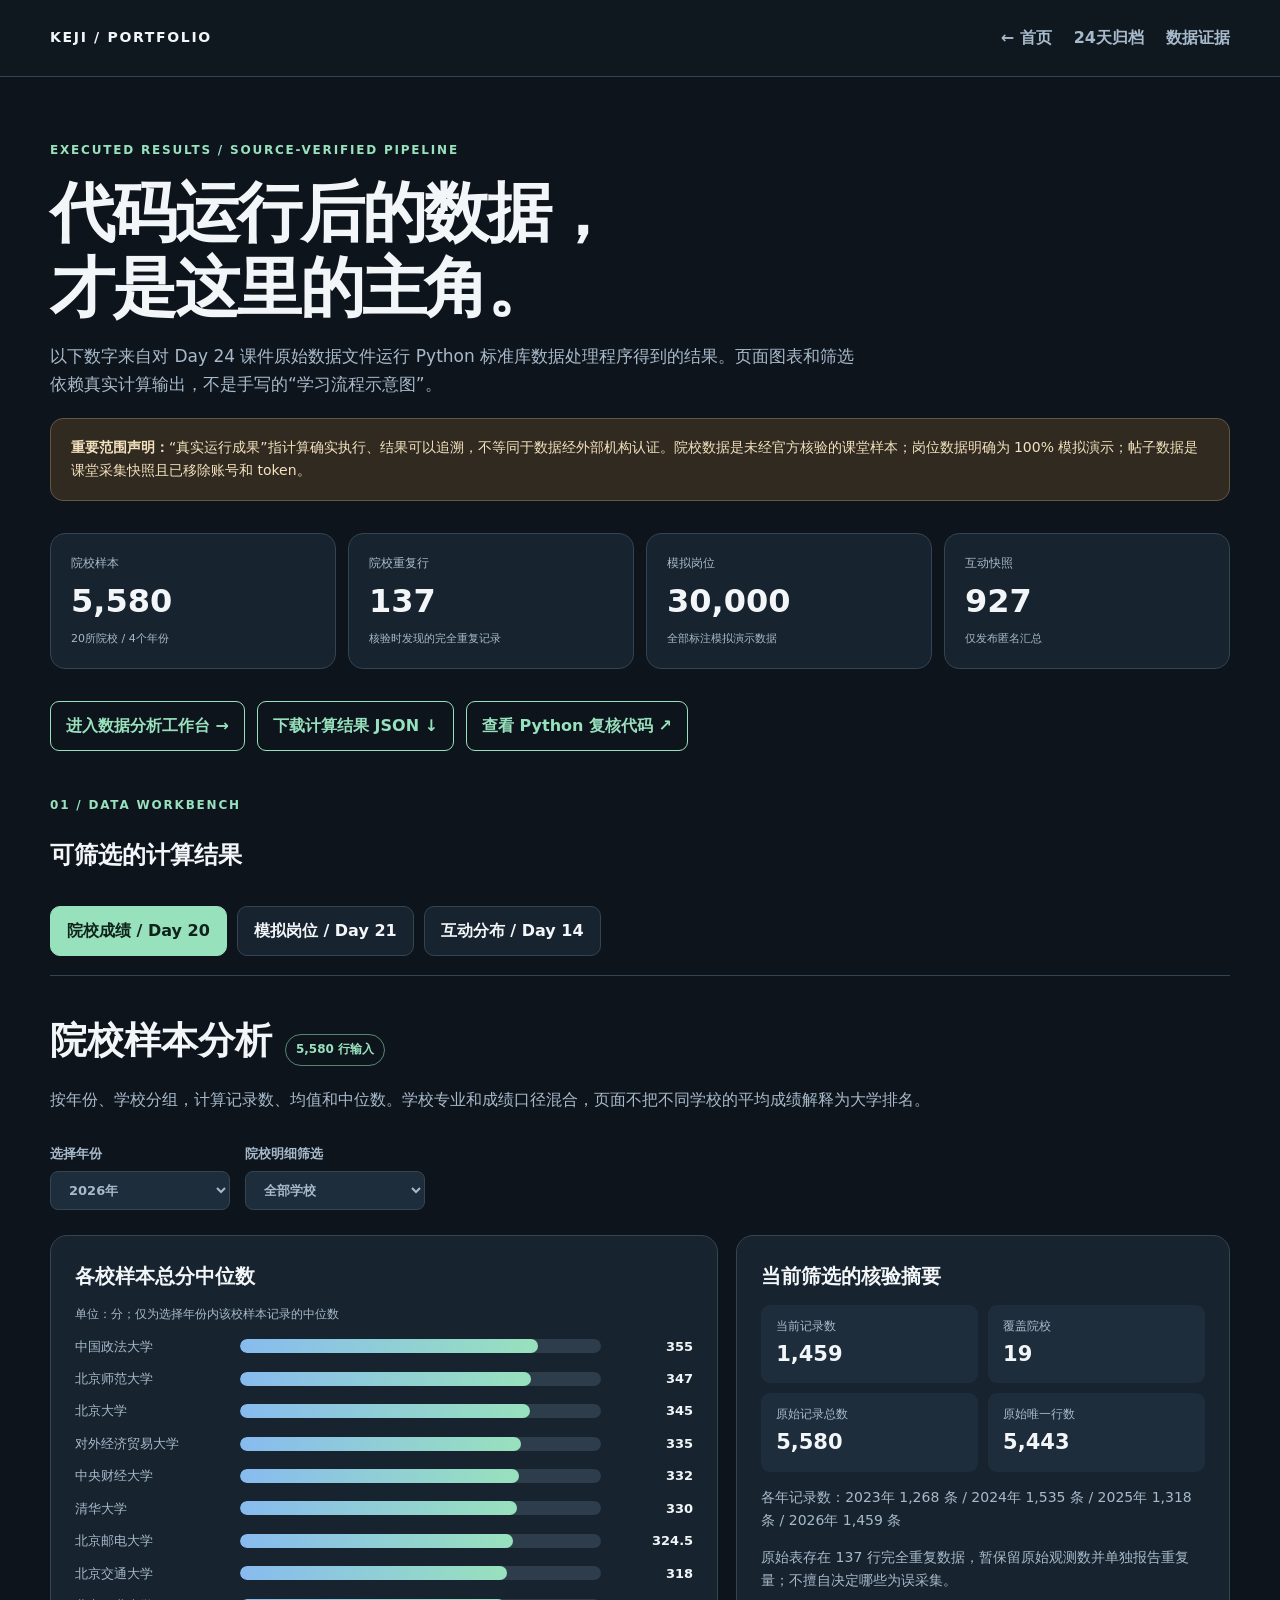
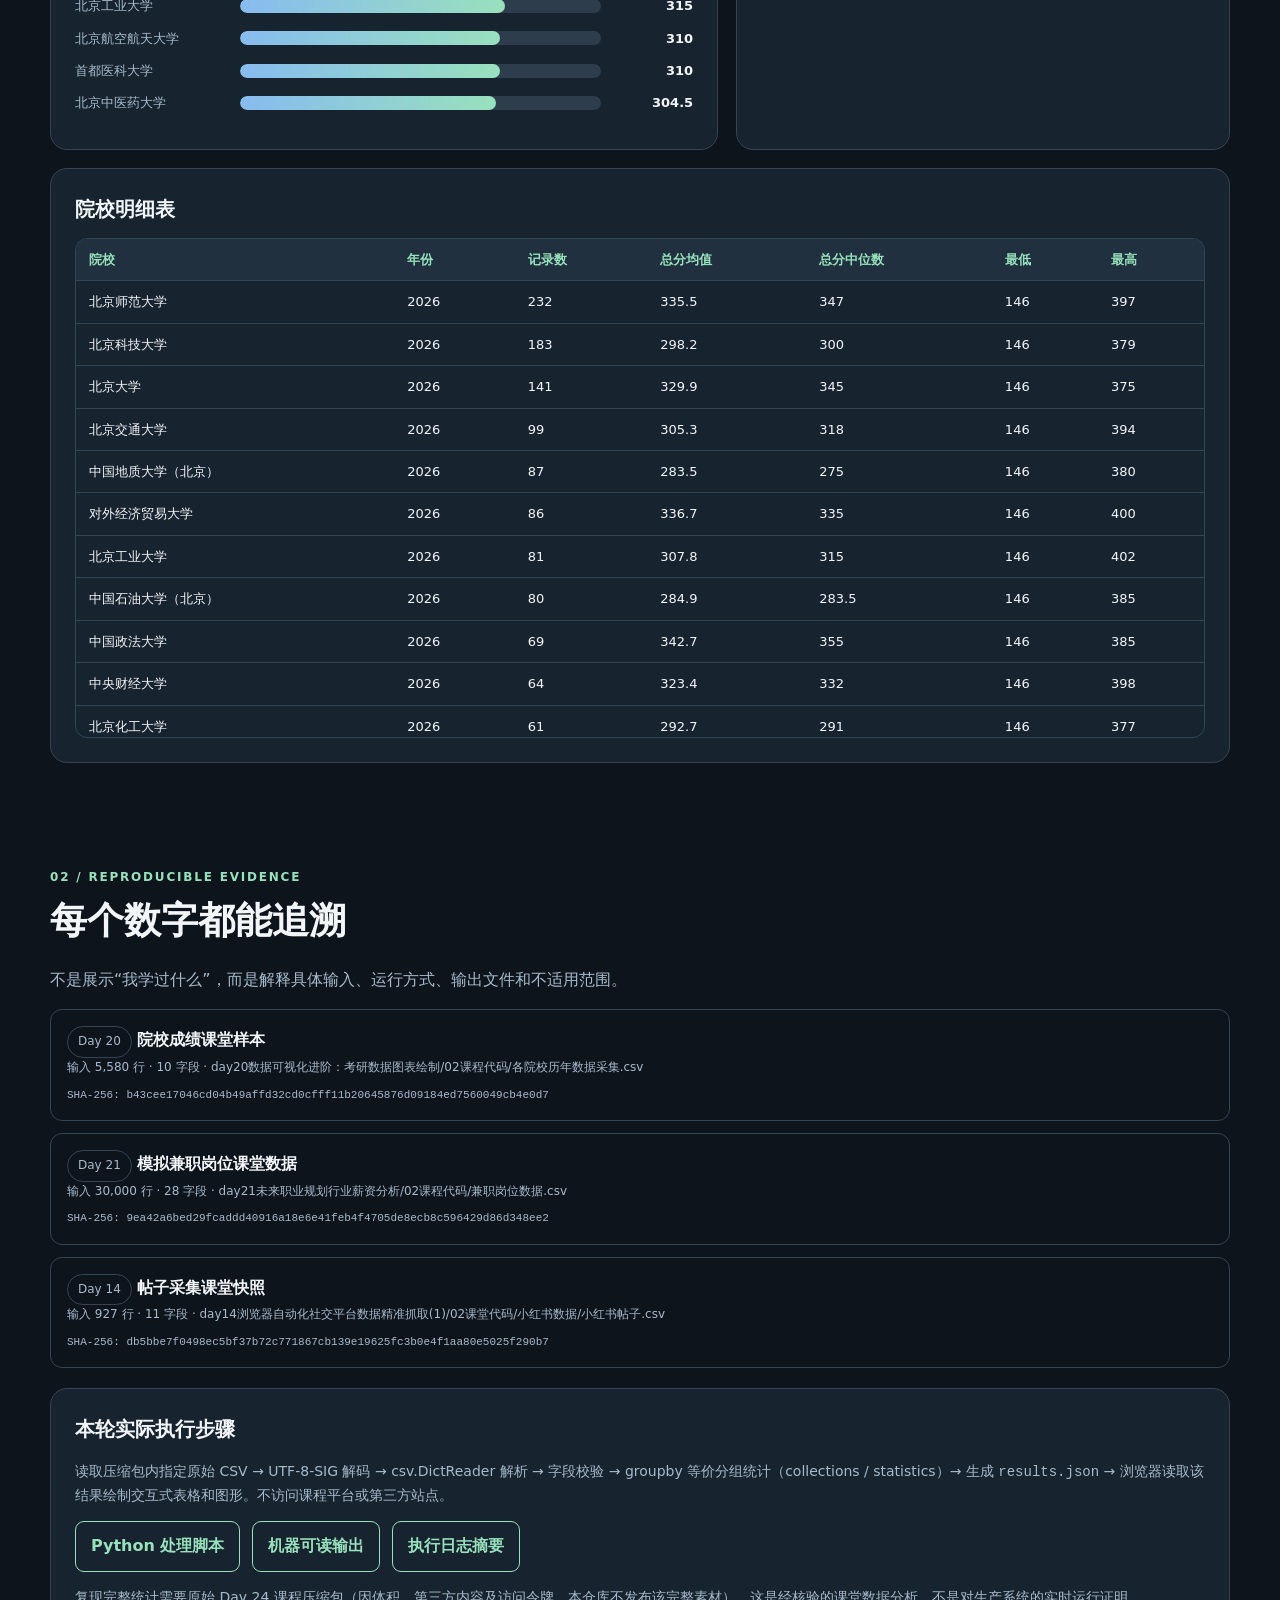
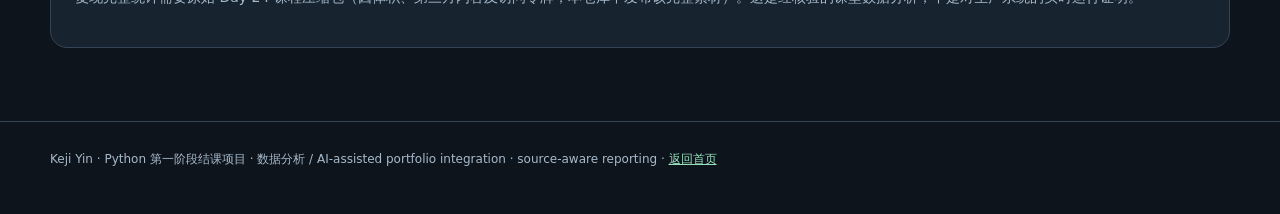
==== results.html @ 79e43fb9 "Add verified portfolio results and reproducibility: results.html" ====
<!doctype html><html lang="zh-CN"><head><meta charset="utf-8"><meta name="viewport" content="width=device-width,initial-scale=1"><meta name="description" content="Keji Yin Python数据处理作品：基于课程原始CSV执行的真实计算结果、图表、代码与数据来源校验。"><title>实际运行成果 · Keji Portfolio</title>
<style>
:root{color-scheme:dark;--bg:#0e141c;--card:#17232e;--card2:#1e2d3b;--line:#334455;--fg:#f3f6f9;--muted:#a7bacb;--green:#98e1bd;--amber:#f3c88c;--blue:#87bbef}*{box-sizing:border-box}body{margin:0;background:var(--bg);color:var(--fg);font-family:system-ui,-apple-system,"Microsoft Yahei",sans-serif;line-height:1.65}a{color:var(--green)}button,select{font:inherit;color:inherit}button{cursor:pointer}.wrap{width:min(1180px,calc(100% - 40px));margin:auto}.top{border-bottom:1px solid var(--line);background:#0f171f;position:sticky;top:0;z-index:10}.nav{display:flex;align-items:center;justify-content:space-between;min-height:76px;gap:15px}.nav strong{letter-spacing:.12em;font-size:14px}.nav div{display:flex;gap:22px}.nav a{text-decoration:none;color:var(--muted);font-weight:650}.nav a:hover{color:var(--green)}.hero{padding:64px 0 45px}.eyebrow{color:var(--green);letter-spacing:.15em;font-size:12px;font-weight:800}.hero h1{font-size:clamp(37px,6vw,65px);line-height:1.15;letter-spacing:-.04em;max-width:840px;margin:15px 0}.hero p{max-width:820px;color:var(--muted);font-size:17px}.notice{border:1px solid #65563e;background:#302a20;color:#f5e2be;padding:17px 20px;border-radius:13px;font-size:14px;margin-top:20px}.summary{display:grid;grid-template-columns:repeat(4,1fr);gap:12px;margin:32px 0}.metric{padding:20px;border:1px solid var(--line);background:var(--card);border-radius:15px;min-height:122px}.metric span{display:block;color:var(--muted);font-size:12px}.metric strong{display:block;margin:9px 0;font-size:32px;line-height:1.2;font-variant-numeric:tabular-nums}.metric small{display:block;color:var(--muted);font-size:11px}.tabs{display:flex;flex-wrap:wrap;gap:10px;border-bottom:1px solid var(--line);padding:10px 0 19px}.tabs button{background:var(--card);border:1px solid var(--line);padding:11px 16px;border-radius:10px;font-weight:750}.tabs button[aria-selected=true]{background:var(--green);color:#10231b;border-color:var(--green)}.section{padding:32px 0 55px}.section h2{font-size:clamp(25px,3vw,37px);margin:2px 0 12px}.section p{color:var(--muted)}.controls{display:flex;gap:15px;flex-wrap:wrap;padding:14px 0 25px}.control{display:flex;flex-direction:column;gap:6px;font-size:13px;font-weight:700;color:var(--muted)}select{border:1px solid var(--line);padding:10px 14px;border-radius:8px;background:var(--card2);min-width:180px}.panel{background:var(--card);border:1px solid var(--line);border-radius:17px;padding:24px;margin-bottom:18px}.panel h3{font-size:20px;margin:0 0 12px}.panel p{font-size:14px}.grid2{display:grid;grid-template-columns:1.15fr .85fr;gap:18px}.barrow{display:grid;grid-template-columns:minmax(90px,1.7fr) minmax(100px,4fr) 80px;gap:12px;align-items:center;margin:11px 0;font-size:13px}.barname{white-space:nowrap;overflow:hidden;text-overflow:ellipsis;color:var(--muted)}.bartrack{height:14px;background:#2d3d4c;overflow:hidden;border-radius:10px}.barfill{display:block;height:100%;background:linear-gradient(90deg,var(--blue),var(--green));border-radius:10px;transition:width .25s}.barvalue{text-align:right;font-variant-numeric:tabular-nums;font-weight:750}.rowlist{display:grid;grid-template-columns:repeat(2,minmax(0,1fr));gap:10px}.fact{background:var(--card2);border-radius:9px;padding:12px 15px}.fact span{display:block;font-size:12px;color:var(--muted)}.fact strong{font-size:21px}.tablewrap{overflow:auto;max-height:500px;border:1px solid var(--line);border-radius:12px}table{width:100%;border-collapse:collapse;min-width:580px}thead{position:sticky;top:0;background:#20303e}th,td{padding:10px 13px;text-align:left;border-bottom:1px solid var(--line);font-size:13px}td{font-variant-numeric:tabular-nums}tr:hover{background:#253543}th{color:var(--green)}.small{color:var(--muted);font-size:12px}.tag{display:inline-flex;align-items:center;padding:5px 10px;border-radius:100px;border:1px solid var(--line);color:var(--muted);font-size:12px}.tag.warn{color:#ffdcab;border-color:#8b6a3b}.tag.ok{color:var(--green);border-color:#548871}.source-list{display:grid;gap:12px}.source{border:1px solid var(--line);border-radius:12px;padding:16px;overflow-wrap:anywhere}.source code{display:block;color:var(--muted);font-size:11px;margin-top:8px}.btn{display:inline-flex;gap:10px;padding:11px 15px;border:1px solid var(--green);border-radius:9px;text-decoration:none;font-weight:750;align-items:center}.btn:hover{background:#1f3e34}.linkrow{display:flex;gap:12px;flex-wrap:wrap}.footer{border-top:1px solid var(--line);padding:28px 0 45px;color:var(--muted);font-size:12px}.muted{color:var(--muted)}.empty{padding:20px}.hidden{display:none!important}svg{overflow:visible}.spark{width:100%;height:160px}.spark polyline{fill:none;stroke:var(--green);stroke-width:3}.spark .axis{stroke:#486073;stroke-width:1}.spark text{font-size:10px;fill:var(--muted)}@media(max-width:830px){.summary{grid-template-columns:repeat(2,1fr)}.grid2{grid-template-columns:1fr}.hero{padding-top:38px}.nav{min-height:64px}.nav div{gap:10px;font-size:12px}.panel{padding:15px}.rowlist{grid-template-columns:1fr}}@media(max-width:490px){.summary{gap:8px}.metric{padding:12px;min-height:100px}.metric strong{font-size:25px}.wrap{width:calc(100% - 24px)}.nav strong{font-size:12px}.nav div a:nth-child(2){display:none}.barrow{grid-template-columns:88px minmax(40px,1fr) 65px;gap:6px;font-size:11px}}
</style></head><body><header class="top"><div class="wrap nav"><strong>KEJI / PORTFOLIO</strong><div><a href="index.html">← 首页</a><a href="knowledge.html">24天归档</a><a href="#provenance">数据证据</a></div></div></header><main class="wrap"><section class="hero"><div class="eyebrow">EXECUTED RESULTS / SOURCE-VERIFIED PIPELINE</div><h1>代码运行后的数据，<br>才是这里的主角。</h1><p>以下数字来自对 Day 24 课件原始数据文件运行 Python 标准库数据处理程序得到的结果。页面图表和筛选依赖真实计算输出，不是手写的“学习流程示意图”。</p><div class="notice"><strong>重要范围声明：</strong>“真实运行成果”指计算确实执行、结果可以追溯，不等同于数据经外部机构认证。院校数据是未经官方核验的课堂样本；岗位数据明确为 100% 模拟演示；帖子数据是课堂采集快照且已移除账号和 token。</div><div class="summary" id="headline"></div><div class="linkrow"><a class="btn" href="#workbench">进入数据分析工作台 →</a><a class="btn" href="data/results.json" download>下载计算结果 JSON ↓</a><a class="btn" href="scripts/reproduce.py" target="_blank">查看 Python 复核代码 ↗</a></div></section><div id="workbench"><div class="eyebrow">01 / DATA WORKBENCH</div><h2>可筛选的计算结果</h2><div class="tabs" role="tablist" aria-label="案例分类"><button role="tab" data-tab="exams" aria-selected="true">院校成绩 / Day 20</button><button role="tab" data-tab="jobs" aria-selected="false">模拟岗位 / Day 21</button><button role="tab" data-tab="social" aria-selected="false">互动分布 / Day 14</button></div>
<section id="exams" class="section" role="tabpanel"><h2>院校样本分析 <span class="tag ok">5,580 行输入</span></h2><p>按年份、学校分组，计算记录数、均值和中位数。学校专业和成绩口径混合，页面不把不同学校的平均成绩解释为大学排名。</p><div class="controls"><label class="control">选择年份 <select id="exam-year"></select></label><label class="control">院校明细筛选 <select id="exam-school"></select></label></div><div class="grid2"><div class="panel"><h3>各校样本总分中位数</h3><div class="small">单位：分；仅为选择年份内该校样本记录的中位数</div><div id="exam-bars"></div></div><div class="panel"><h3>当前筛选的核验摘要</h3><div class="rowlist" id="exam-facts"></div><p class="small">各年记录数：<span id="exam-year-counts"></span></p><p class="small">原始表存在 137 行完全重复数据，暂保留原始观测数并单独报告重复量；不擅自决定哪些为误采集。</p></div></div><div class="panel"><h3>院校明细表</h3><div class="tablewrap"><table><thead><tr><th>院校</th><th>年份</th><th>记录数</th><th>总分均值</th><th>总分中位数</th><th>最低</th><th>最高</th></tr></thead><tbody id="exam-table"></tbody></table></div></div></section>
<section id="jobs" class="section hidden" role="tabpanel"><h2>模拟岗位结构分析 <span class="tag warn">全部为生成数据</span></h2><p>同一批 30,000 条模拟岗位，实际运行后按技能方向、城市和月份分组。分析用于证明数据处理能力，<strong>绝不能当作现实工资行情</strong>。</p><div class="grid2"><div class="panel"><h3>按技能方向的平均模拟时薪</h3><div class="small">人民币元 / 小时；计算分母为当前类别记录数</div><div id="jobs-bars"></div></div><div class="panel"><h3>技能方向细分</h3><div class="tablewrap"><table><thead><tr><th>技能类别</th><th>记录数</th><th>中位时薪</th><th>远程比例</th></tr></thead><tbody id="jobs-table"></tbody></table></div></div></div><div class="grid2"><div class="panel"><h3>城市分组 <span class="small">20个城市</span></h3><div id="city-bars"></div></div><div class="panel"><h3>月度均值趋势（模拟）</h3><svg class="spark" viewBox="0 0 530 170" preserveAspectRatio="none" role="img" aria-label="按月份的模拟时薪均值折线图" id="jobs-trend"></svg><p class="small">该趋势由设计中的生成数据决定，不代表现实时间序列变化。</p><div id="jobs-facts" class="rowlist"></div></div></div></section>
<section id="social" class="section hidden" role="tabpanel"><h2>课堂帖子互动快照 <span class="tag">927 条记录</span></h2><p>原始 CSV 含昵称、帖子标题、访问 token 和第三方链接；公开页面只保留统计结果。本样本所有记录的标签均为“穿搭”，不能据此分析整个社交平台。</p><div class="grid2"><div class="panel"><h3>不同互动指标中位数</h3><div id="social-bars"></div><p class="small">相比平均数，中位数对少数极高互动帖的影响较小。</p></div><div class="panel"><h3>计算后的完整分布摘要</h3><div class="tablewrap"><table><thead><tr><th>指标</th><th>总量</th><th>均值</th><th>中位数</th><th>0值条数</th></tr></thead><tbody id="social-table"></tbody></table></div></div></div></section></div>
<section class="section" id="provenance"><div class="eyebrow">02 / REPRODUCIBLE EVIDENCE</div><h2>每个数字都能追溯</h2><p>不是展示“我学过什么”，而是解释具体输入、运行方式、输出文件和不适用范围。</p><div class="source-list" id="source-list"></div><div class="panel" style="margin-top:20px"><h3>本轮实际执行步骤</h3><p>读取压缩包内指定原始 CSV → UTF-8-SIG 解码 → csv.DictReader 解析 → 字段校验 → groupby 等价分组统计（collections / statistics）→ 生成 <code>results.json</code> → 浏览器读取该结果绘制交互式表格和图形。不访问课程平台或第三方站点。</p><div class="linkrow"><a class="btn" href="scripts/reproduce.py">Python 处理脚本</a><a class="btn" href="data/results.json">机器可读输出</a><a class="btn" href="data/run-log.json">执行日志摘要</a></div><p class="small">复现完整统计需要原始 Day 24 课程压缩包（因体积、第三方内容及访问令牌，本仓库不发布该完整素材）。这是经核验的课堂数据分析，不是对生产系统的实时运行证明。</p></div></section></main><footer class="footer"><div class="wrap">Keji Yin · Python 第一阶段结课项目 · 数据分析 / AI-assisted portfolio integration · source-aware reporting · <a href="index.html">返回首页</a></div></footer>
<script id="report" type="application/json">{"schema":"portfolio-results-v1","generated_utc":"2026-11-09T16:19:12+00:00","method":"Independent Python standard-library verification of supplied classroom CSV files. No network calls.","sources":{"exams":{"name":"day20数据可视化进阶：考研数据图表绘制/02课程代码/各院校历年数据采集.csv","sha256":"b43cee17046cd04b49affd32cd0cfff11b20645876d09184ed7560049cb4e0d7","source_rows":5580,"columns":10},"jobs":{"name":"day21未来职业规划行业薪资分析/02课程代码/兼职岗位数据.csv","sha256":"9ea42a6bed29fcaddd40916a18e6e41feb4f4705de8ecb8c596429d86d348ee2","source_rows":30000,"columns":28},"social":{"name":"day14浏览器自动化社交平台数据精准抓取(1)/02课堂代码/小红书数据/小红书帖子.csv","sha256":"db5bbe7f0498ec5bf37b72c771867cb139e19625fc3b0e4f1aa80e5025f290b7","source_rows":927,"columns":11}},"exams":{"rows":5580,"distinct_rows":5443,"duplicate_rows":137,"schools":20,"majors":515,"years":["2023","2024","2025","2026"],"year_counts":{"2023":1268,"2024":1535,"2025":1318,"2026":1459},"school_counts":{"清华大学":156,"北京大学":267,"北京航空航天大学":76,"北京理工大学":144,"北京协和医学院":78,"中国人民大学":233,"北京师范大学":853,"中国农业大学":124,"北京科技大学":645,"首都医科大学":161,"北京交通大学":404,"中央财经大学":229,"北京邮电大学":224,"中国政法大学":315,"北京化工大学":226,"对外经济贸易大学":339,"中国石油大学（北京）":330,"北京中医药大学":162,"北京工业大学":303,"中国地质大学（北京）":311},"school_year":[{"year":"2023","school":"中国人民大学","n":34,"mean":337.7,"median":355.0,"min":150.0,"max":395.0},{"year":"2023","school":"中国农业大学","n":25,"mean":305.2,"median":310.0,"min":175.0,"max":365.0},{"year":"2023","school":"中国地质大学（北京）","n":83,"mean":298.9,"median":289.0,"min":167.0,"max":370.0},{"year":"2023","school":"中国政法大学","n":85,"mean":351.6,"median":363.0,"min":167.0,"max":385.0},{"year":"2023","school":"中国石油大学（北京）","n":84,"mean":280.4,"median":273.0,"min":167.0,"max":377.0},{"year":"2023","school":"中央财经大学","n":47,"mean":341.7,"median":360.0,"min":167.0,"max":397.0},{"year":"2023","school":"北京中医药大学","n":44,"mean":300.6,"median":295.0,"min":295.0,"max":363.0},{"year":"2023","school":"北京交通大学","n":102,"mean":307.8,"median":310.0,"min":167.0,"max":388.0},{"year":"2023","school":"北京化工大学","n":56,"mean":295.5,"median":305.0,"min":167.0,"max":360.0},{"year":"2023","school":"北京协和医学院","n":12,"mean":296.6,"median":296.0,"min":273.0,"max":340.0},{"year":"2023","school":"北京大学","n":38,"mean":330.1,"median":350.0,"min":167.0,"max":395.0},{"year":"2023","school":"北京工业大学","n":75,"mean":305.8,"median":310.0,"min":175.0,"max":368.0},{"year":"2023","school":"北京师范大学","n":199,"mean":342.8,"median":350.0,"min":176.0,"max":414.0},{"year":"2023","school":"北京理工大学","n":29,"mean":312.9,"median":305.0,"min":180.0,"max":370.0},{"year":"2023","school":"北京科技大学","n":127,"mean":295.3,"median":288.0,"min":167.0,"max":389.0},{"year":"2023","school":"北京航空航天大学","n":26,"mean":306.9,"median":305.0,"min":170.0,"max":380.0},{"year":"2023","school":"北京邮电大学","n":60,"mean":302.8,"median":307.5,"min":167.0,"max":379.0},{"year":"2023","school":"对外经济贸易大学","n":82,"mean":349.9,"median":359.0,"min":167.0,"max":385.0},{"year":"2023","school":"清华大学","n":36,"mean":321.5,"median":327.5,"min":167.0,"max":405.0},{"year":"2023","school":"首都医科大学","n":24,"mean":308.3,"median":300.0,"min":279.0,"max":350.0},{"year":"2024","school":"中国人民大学","n":152,"mean":364.6,"median":375.0,"min":135.0,"max":410.0},{"year":"2024","school":"中国农业大学","n":25,"mean":303.8,"median":305.0,"min":175.0,"max":375.0},{"year":"2024","school":"中国地质大学（北京）","n":62,"mean":294.5,"median":283.0,"min":162.0,"max":365.0},{"year":"2024","school":"中国政法大学","n":90,"mean":352.9,"median":365.0,"min":162.0,"max":390.0},{"year":"2024","school":"中国石油大学（北京）","n":86,"mean":280.6,"median":273.0,"min":162.0,"max":371.0},{"year":"2024","school":"中央财经大学","n":61,"mean":336.3,"median":347.0,"min":162.0,"max":392.0},{"year":"2024","school":"北京中医药大学","n":90,"mean":324.1,"median":340.0,"min":303.0,"max":365.0},{"year":"2024","school":"北京交通大学","n":103,"mean":316.2,"median":320.0,"min":162.0,"max":402.0},{"year":"2024","school":"北京化工大学","n":52,"mean":286.9,"median":284.0,"min":162.0,"max":360.0},{"year":"2024","school":"北京协和医学院","n":13,"mean":303.5,"median":304.0,"min":273.0,"max":347.0},{"year":"2024","school":"北京大学","n":43,"mean":332.5,"median":355.0,"min":162.0,"max":380.0},{"year":"2024","school":"北京工业大学","n":77,"mean":304.8,"median":304.0,"min":162.0,"max":377.0},{"year":"2024","school":"北京师范大学","n":206,"mean":350.3,"median":358.0,"min":162.0,"max":413.0},{"year":"2024","school":"北京理工大学","n":35,"mean":310.7,"median":300.0,"min":170.0,"max":370.0},{"year":"2024","school":"北京科技大学","n":166,"mean":295.1,"median":286.5,"min":162.0,"max":388.0},{"year":"2024","school":"北京航空航天大学","n":20,"mean":293.4,"median":300.0,"min":165.0,"max":365.0},{"year":"2024","school":"北京邮电大学","n":49,"mean":288.2,"median":273.0,"min":162.0,"max":365.0},{"year":"2024","school":"对外经济贸易大学","n":85,"mean":356.4,"median":365.0,"min":162.0,"max":398.0},{"year":"2024","school":"清华大学","n":33,"mean":322.0,"median":350.0,"min":162.0,"max":420.0},{"year":"2024","school":"首都医科大学","n":87,"mean":308.6,"median":305.0,"min":290.0,"max":350.0},{"year":"2025","school":"中国人民大学","n":47,"mean":328.9,"median":341.0,"min":168.0,"max":375.0},{"year":"2025","school":"中国农业大学","n":35,"mean":302.2,"median":305.0,"min":151.0,"max":375.0},{"year":"2025","school":"中国地质大学（北京）","n":79,"mean":284.2,"median":279.0,"min":151.0,"max":351.0},{"year":"2025","school":"中国政法大学","n":71,"mean":341.8,"median":351.0,"min":151.0,"max":375.0},{"year":"2025","school":"中国石油大学（北京）","n":80,"mean":270.5,"median":270.5,"min":151.0,"max":357.0},{"year":"2025","school":"中央财经大学","n":57,"mean":307.2,"median":323.0,"min":151.0,"max":383.0},{"year":"2025","school":"北京中医药大学","n":14,"mean":306.4,"median":315.5,"min":164.0,"max":351.0},{"year":"2025","school":"北京交通大学","n":100,"mean":297.1,"median":304.5,"min":151.0,"max":403.0},{"year":"2025","school":"北京化工大学","n":57,"mean":281.1,"median":274.0,"min":151.0,"max":345.0},{"year":"2025","school":"北京协和医学院","n":4,"mean":290.0,"median":283.5,"min":260.0,"max":333.0},{"year":"2025","school":"北京大学","n":45,"mean":325.0,"median":345.0,"min":151.0,"max":385.0},{"year":"2025","school":"北京工业大学","n":70,"mean":296.5,"median":300.0,"min":155.0,"max":375.0},{"year":"2025","school":"北京师范大学","n":216,"mean":331.9,"median":341.0,"min":151.0,"max":391.0},{"year":"2025","school":"北京理工大学","n":42,"mean":302.4,"median":300.0,"min":151.0,"max":370.0},{"year":"2025","school":"北京科技大学","n":169,"mean":282.9,"median":266.0,"min":151.0,"max":374.0},{"year":"2025","school":"北京航空航天大学","n":15,"mean":282.1,"median":295.0,"min":151.0,"max":360.0},{"year":"2025","school":"北京邮电大学","n":63,"mean":313.8,"median":323.0,"min":151.0,"max":372.0},{"year":"2025","school":"对外经济贸易大学","n":86,"mean":333.5,"median":334.5,"min":151.0,"max":400.0},{"year":"2025","school":"清华大学","n":43,"mean":311.7,"median":328.0,"min":151.0,"max":380.0},{"year":"2025","school":"首都医科大学","n":25,"mean":309.0,"median":300.0,"min":285.0,"max":341.0},{"year":"2026","school":"中国农业大学","n":39,"mean":300.8,"median":300.0,"min":146.0,"max":375.0},{"year":"2026","school":"中国地质大学（北京）","n":87,"mean":283.5,"median":275.0,"min":146.0,"max":380.0},{"year":"2026","school":"中国政法大学","n":69,"mean":342.7,"median":355.0,"min":146.0,"max":385.0},{"year":"2026","school":"中国石油大学（北京）","n":80,"mean":284.9,"median":283.5,"min":146.0,"max":385.0},{"year":"2026","school":"中央财经大学","n":64,"mean":323.4,"median":332.0,"min":146.0,"max":398.0},{"year":"2026","school":"北京中医药大学","n":14,"mean":305.3,"median":304.5,"min":168.0,"max":358.0},{"year":"2026","school":"北京交通大学","n":99,"mean":305.3,"median":318.0,"min":146.0,"max":394.0},{"year":"2026","school":"北京化工大学","n":61,"mean":292.7,"median":291.0,"min":146.0,"max":377.0},{"year":"2026","school":"北京协和医学院","n":49,"mean":300.0,"median":300.0,"min":264.0,"max":332.0},{"year":"2026","school":"北京大学","n":141,"mean":329.9,"median":345.0,"min":146.0,"max":375.0},{"year":"2026","school":"北京工业大学","n":81,"mean":307.8,"median":315.0,"min":146.0,"max":402.0},{"year":"2026","school":"北京师范大学","n":232,"mean":335.5,"median":347.0,"min":146.0,"max":397.0},{"year":"2026","school":"北京理工大学","n":38,"mean":302.6,"median":302.5,"min":146.0,"max":370.0},{"year":"2026","school":"北京科技大学","n":183,"mean":298.2,"median":300.0,"min":146.0,"max":379.0},{"year":"2026","school":"北京航空航天大学","n":15,"mean":290.3,"median":310.0,"min":146.0,"max":375.0},{"year":"2026","school":"北京邮电大学","n":52,"mean":311.5,"median":324.5,"min":159.0,"max":377.0},{"year":"2026","school":"对外经济贸易大学","n":86,"mean":336.7,"median":335.0,"min":146.0,"max":400.0},{"year":"2026","school":"清华大学","n":44,"mean":325.7,"median":330.0,"min":146.0,"max":395.0},{"year":"2026","school":"首都医科大学","n":25,"mean":310.1,"median":310.0,"min":275.0,"max":347.0}],"mean_total":315.4,"median_total":324.0,"note":"课堂样本，未经官方高校网站核验；各校专业、口径不同，不可据此直接判断招生难度。"},"jobs":{"rows":30000,"cities":20,"skills":[{"skill":"AIGC","n":5998,"mean_hourly":130.3,"median_hourly":128.3,"mean_monthly":9310.1,"remote_pct":70.1},{"skill":"Python","n":4986,"mean_hourly":95.8,"median_hourly":94.0,"mean_monthly":6903.9,"remote_pct":57.8},{"skill":"Python+AIGC","n":5032,"mean_hourly":195.4,"median_hourly":192.2,"mean_monthly":14081.1,"remote_pct":77.1},{"skill":"基础服务","n":9253,"mean_hourly":29.4,"median_hourly":28.9,"mean_monthly":2809.3,"remote_pct":0.0},{"skill":"普通数字岗位","n":4731,"mean_hourly":42.0,"median_hourly":41.2,"mean_monthly":3446.2,"remote_pct":34.9}],"city_rows":[{"city":"上海","n":1471,"mean_hourly":111.9,"median_hourly":103.2},{"city":"北京","n":1512,"mean_hourly":109.7,"median_hourly":100.5},{"city":"南京","n":1484,"mean_hourly":94.0,"median_hourly":85.2},{"city":"南昌","n":1485,"mean_hourly":80.5,"median_hourly":77.0},{"city":"合肥","n":1506,"mean_hourly":83.2,"median_hourly":73.4},{"city":"广州","n":1527,"mean_hourly":99.0,"median_hourly":88.8},{"city":"成都","n":1598,"mean_hourly":89.8,"median_hourly":82.5},{"city":"昆明","n":1514,"mean_hourly":79.3,"median_hourly":71.9},{"city":"杭州","n":1475,"mean_hourly":98.3,"median_hourly":87.9},{"city":"武汉","n":1491,"mean_hourly":87.2,"median_hourly":75.0},{"city":"济南","n":1515,"mean_hourly":86.6,"median_hourly":79.0},{"city":"深圳","n":1434,"mean_hourly":107.0,"median_hourly":94.2},{"city":"石家庄","n":1499,"mean_hourly":81.9,"median_hourly":76.9},{"city":"苏州","n":1443,"mean_hourly":93.0,"median_hourly":82.2},{"city":"西安","n":1518,"mean_hourly":86.3,"median_hourly":74.9},{"city":"贵阳","n":1495,"mean_hourly":79.0,"median_hourly":74.8},{"city":"郑州","n":1470,"mean_hourly":80.7,"median_hourly":73.5},{"city":"重庆","n":1516,"mean_hourly":87.8,"median_hourly":80.1},{"city":"长沙","n":1543,"mean_hourly":87.5,"median_hourly":82.7},{"city":"青岛","n":1504,"mean_hourly":87.3,"median_hourly":79.8}],"months":[{"month":"2025-01","n":1707,"mean_hourly":83.7},{"month":"2025-02","n":1509,"mean_hourly":84.4},{"month":"2025-03","n":1682,"mean_hourly":84.0},{"month":"2025-04","n":1685,"mean_hourly":86.7},{"month":"2025-05","n":1655,"mean_hourly":88.2},{"month":"2025-06","n":1706,"mean_hourly":90.8},{"month":"2025-07","n":1702,"mean_hourly":87.6},{"month":"2025-08","n":1642,"mean_hourly":92.4},{"month":"2025-09","n":1624,"mean_hourly":90.4},{"month":"2025-10","n":1758,"mean_hourly":90.6},{"month":"2025-11","n":1689,"mean_hourly":91.1},{"month":"2025-12","n":1646,"mean_hourly":90.0},{"month":"2026-01","n":1720,"mean_hourly":92.7},{"month":"2026-02","n":1512,"mean_hourly":91.9},{"month":"2026-03","n":1764,"mean_hourly":94.0},{"month":"2026-04","n":1630,"mean_hourly":97.8},{"month":"2026-05","n":1708,"mean_hourly":95.6},{"month":"2026-06","n":1661,"mean_hourly":95.8}],"synthetic_rows":30000,"data_nature":["模拟演示数据"],"note":"100% 为原始课件标注的模拟演示数据，不能代表实际招聘报价。"},"social":{"rows":927,"category_counts":{"穿搭":927},"metrics":{"点赞":{"valid":927,"total":4684146,"median":836,"mean":5053.0,"zero":41,"max":261109},"收藏":{"valid":927,"total":1182550,"median":317,"mean":1275.7,"zero":72,"max":36664},"评论":{"valid":927,"total":173631,"median":28,"mean":187.3,"zero":137,"max":15566},"分享":{"valid":927,"total":269768,"median":69,"mean":291.0,"zero":121,"max":7379}},"note":"课堂采集快照；统计仅供学习，不公开昵称、帖文、链接或访问 token。"}}</script><script>
(()=>{'use strict';let d=JSON.parse(document.getElementById('report').textContent);const $=x=>document.getElementById(x),num=x=>Number(x).toLocaleString('zh-CN'),fmt=x=>Number(x).toLocaleString('zh-CN',{maximumFractionDigits:1}),esc=x=>String(x).replace(/[&<>"']/g,c=>({'&':'&amp;','<':'&lt;','>':'&gt;','"':'&quot;',"'":'&#39;'}[c]));
const fact=(k,v)=>`<div class="fact"><span>${esc(k)}</span><strong>${esc(v)}</strong></div>`;
$('headline').innerHTML=[['院校样本',num(d.exams.rows),'20所院校 / 4个年份'],['院校重复行',num(d.exams.duplicate_rows),'核验时发现的完全重复记录'],['模拟岗位',num(d.jobs.rows),'全部标注模拟演示数据'],['互动快照',num(d.social.rows),'仅发布匿名汇总']].map(a=>`<div class="metric"><span>${a[0]}</span><strong>${a[1]}</strong><small>${a[2]}</small></div>`).join('');
for(let b of document.querySelectorAll('[data-tab]'))b.addEventListener('click',()=>{document.querySelectorAll('[data-tab]').forEach(x=>x.setAttribute('aria-selected',x===b?'true':'false'));for(let k of ['exams','jobs','social'])$(k).classList.toggle('hidden',k!==b.dataset.tab)});
const bars=(items,maximum=0)=>{const max=maximum||Math.max(1,...items.map(x=>x[1]));return items.map(x=>`<div class="barrow"><span class="barname" title="${esc(x[0])}">${esc(x[0])}</span><span class="bartrack"><span class="barfill" style="width:${Math.max(1,100*x[1]/max)}%"></span></span><span class="barvalue">${fmt(x[1])}</span></div>`).join('')};
const years=d.exams.years;$('exam-year').innerHTML=years.map(y=>`<option value="${y}">${y}年</option>`).join('');$('exam-year').value=years.at(-1);
const schools=Object.keys(d.exams.school_counts).sort((a,b)=>a.localeCompare(b,'zh-CN'));$('exam-school').innerHTML='<option value="*">全部学校</option>'+schools.map(s=>`<option value="${esc(s)}">${esc(s)}</option>`).join('');
function showExams(){let year=$('exam-year').value,school=$('exam-school').value,all=d.exams.school_year.filter(x=>x.year===year),subset=school==='*'?all:all.filter(x=>x.school===school),sorted=[...all].sort((a,b)=>b.median-a.median).slice(0,12);$('exam-bars').innerHTML=bars(sorted.map(x=>[x.school,x.median]),430);$('exam-table').innerHTML=subset.sort((a,b)=>b.n-a.n).map(x=>`<tr><td>${esc(x.school)}</td><td>${x.year}</td><td>${num(x.n)}</td><td>${fmt(x.mean)}</td><td>${fmt(x.median)}</td><td>${fmt(x.min)}</td><td>${fmt(x.max)}</td></tr>`).join('');let cnt=subset.reduce((s,x)=>s+x.n,0);$('exam-facts').innerHTML=fact('当前记录数',num(cnt))+fact('覆盖院校',num(subset.length))+fact('原始记录总数',num(d.exams.rows))+fact('原始唯一行数',num(d.exams.distinct_rows));$('exam-year-counts').textContent=Object.entries(d.exams.year_counts).map(([k,v])=>k+'年 '+num(v)+' 条').join(' / ')}
$('exam-year').addEventListener('change',showExams);$('exam-school').addEventListener('change',showExams);showExams();
const js=[...d.jobs.skills].sort((a,b)=>b.mean_hourly-a.mean_hourly);$('jobs-bars').innerHTML=bars(js.map(x=>[x.skill,x.mean_hourly]),220);$('jobs-table').innerHTML=js.map(x=>`<tr><td>${esc(x.skill)}</td><td>${num(x.n)}</td><td>${fmt(x.median_hourly)}元</td><td>${x.remote_pct}%</td></tr>`).join('');$('city-bars').innerHTML=bars([...d.jobs.city_rows].sort((a,b)=>b.median_hourly-a.median_hourly).slice(0,12).map(x=>[x.city,x.median_hourly]),240);
const m=d.jobs.months;const val=m.map(x=>x.mean_hourly);const min=Math.min(...val)-8,max=Math.max(...val)+8;const points=m.map((x,i)=>[20+i*(490/Math.max(1,m.length-1)),140-(x.mean_hourly-min)/(max-min)*120]);$('jobs-trend').innerHTML='<line class="axis" x1="20" y1="141" x2="518" y2="141"/>'+`<polyline points="${points.map(p=>p.join(',')).join(' ')}"/>`+points.map((p,i)=>`<circle cx="${p[0]}" cy="${p[1]}" r="3" fill="#98e1bd"><title>${m[i].month}: ${m[i].mean_hourly}元/小时 (${m[i].n}条)</title></circle>`).join('')+`<text x="20" y="160">${m[0].month}</text><text x="430" y="160">${m.at(-1).month}</text>`;
$('jobs-facts').innerHTML=fact('模拟岗位总数',num(d.jobs.rows))+fact('虚构数据占比','100%');
const metric=['点赞','收藏','评论','分享'];$('social-bars').innerHTML=bars(metric.map(k=>[k,d.social.metrics[k].median]));$('social-table').innerHTML=metric.map(k=>{let x=d.social.metrics[k];return `<tr><td>${k}</td><td>${num(x.total)}</td><td>${fmt(x.mean)}</td><td>${fmt(x.median)}</td><td>${num(x.zero)}</td></tr>`}).join('');
$('source-list').innerHTML=Object.entries(d.sources).map(([k,x])=>`<div class="source"><div><span class="tag">${{exams:'Day 20',jobs:'Day 21',social:'Day 14'}[k]}</span> <strong>${{exams:'院校成绩课堂样本',jobs:'模拟兼职岗位课堂数据',social:'帖子采集课堂快照'}[k]}</strong></div><div class="small">输入 ${num(x.source_rows)} 行 · ${x.columns} 字段 · ${esc(x.name)}</div><code>SHA-256: ${x.sha256}</code></div>`).join('');
})();
</script><script>if(['jobs','social'].includes(location.hash.slice(1))){document.querySelector('[data-tab="'+location.hash.slice(1)+'"]')?.click();}</script></body></html>
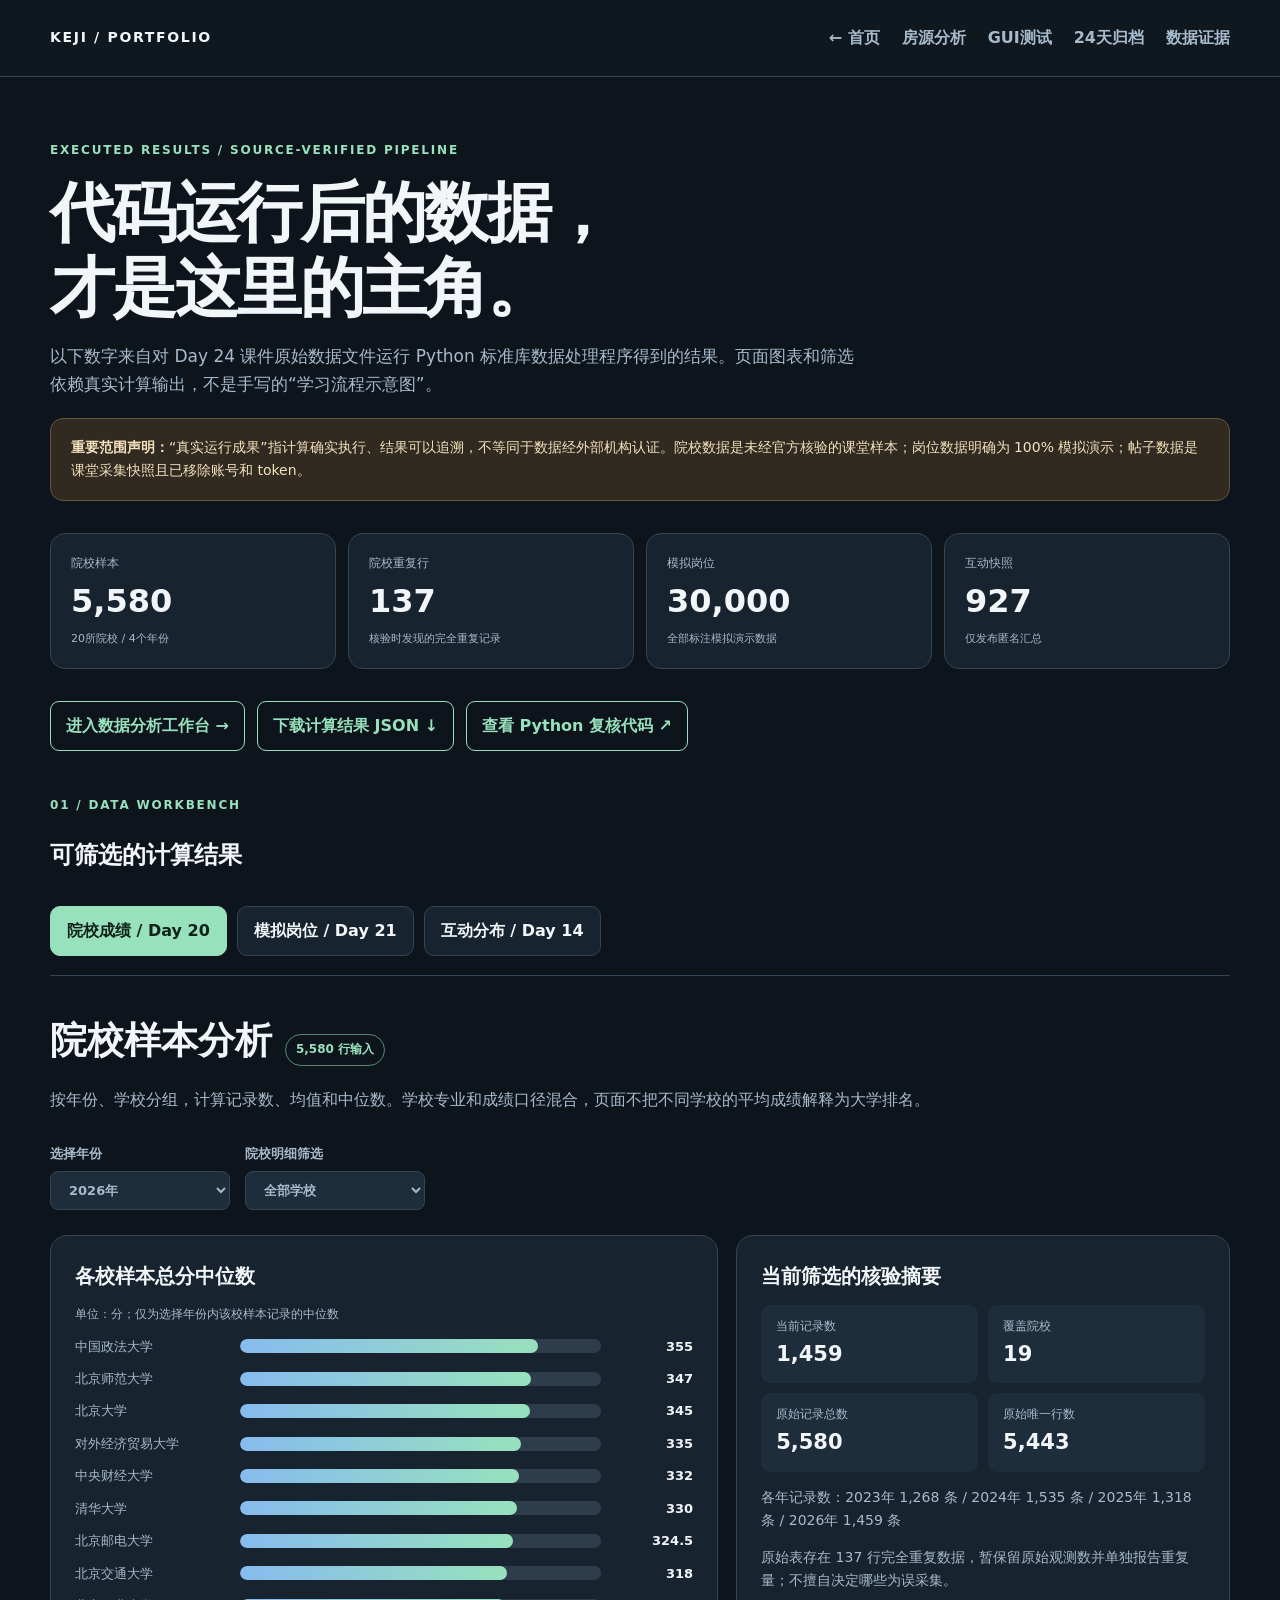
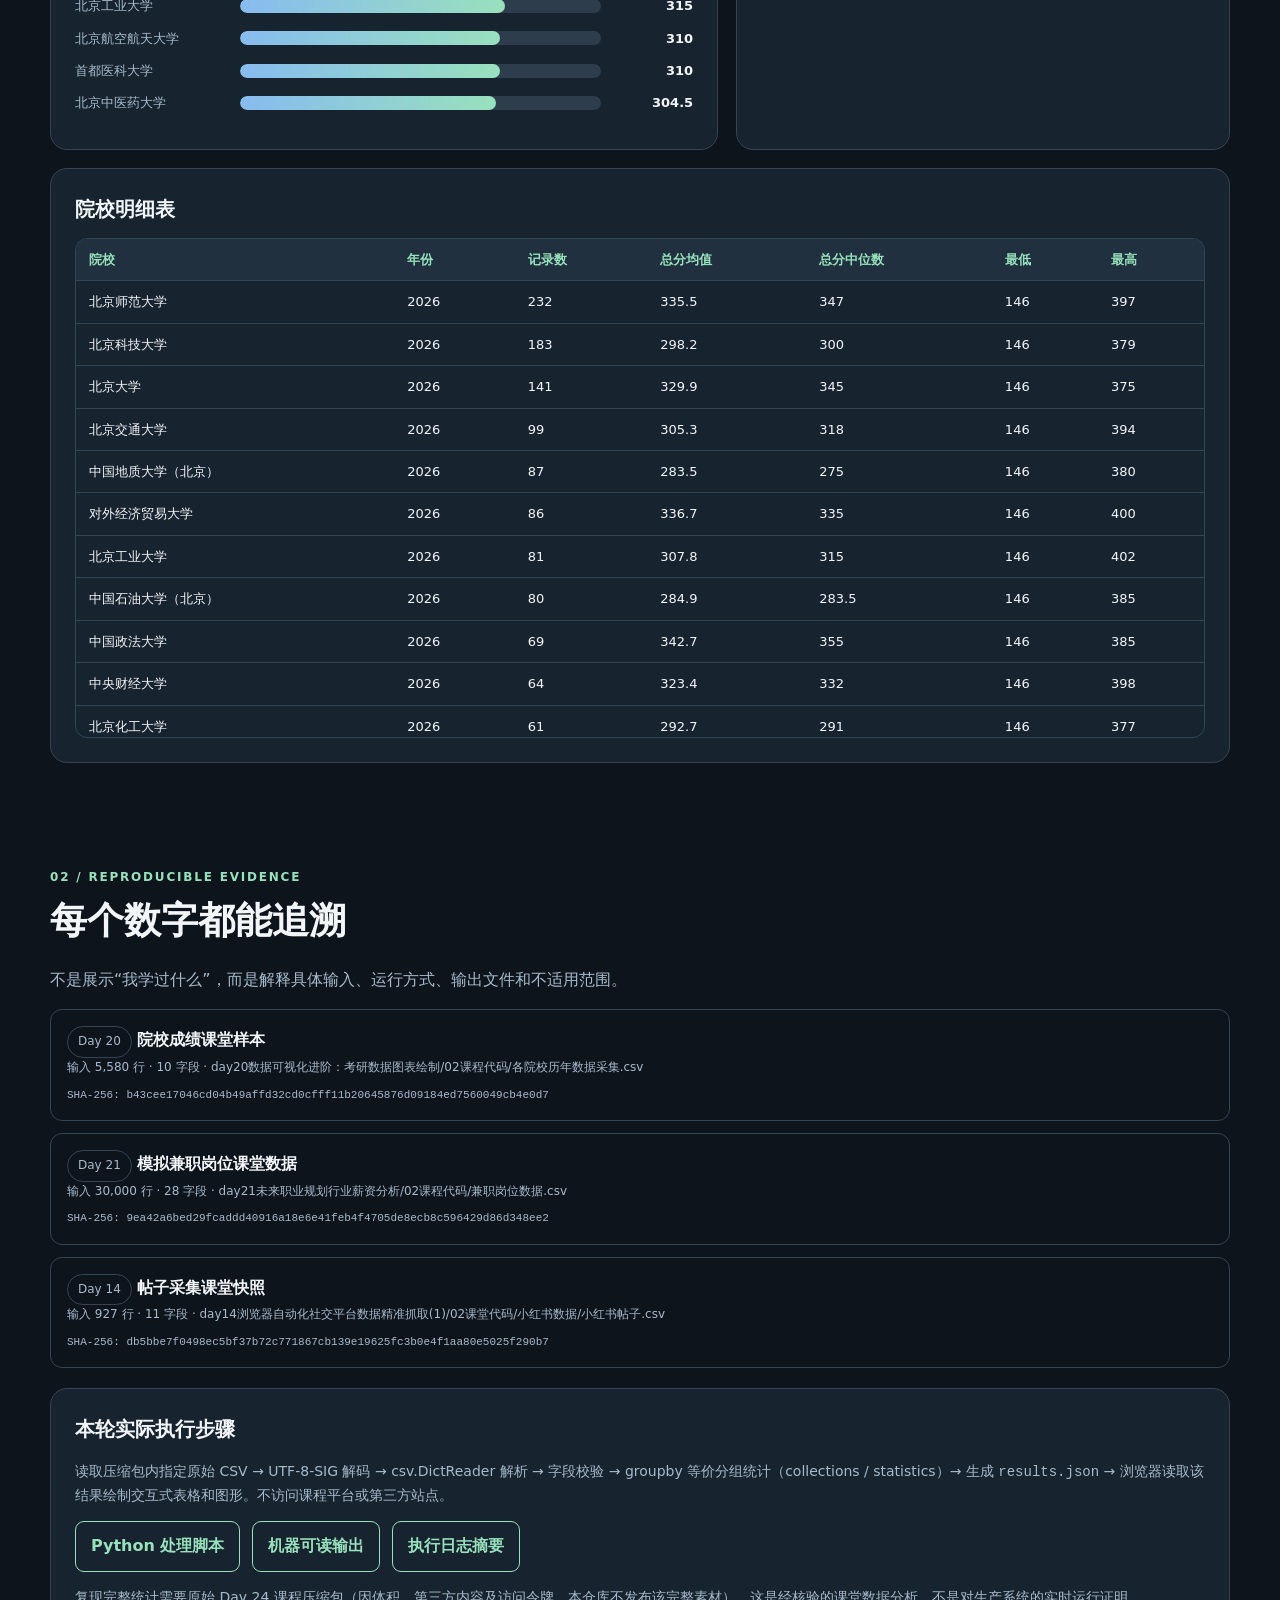
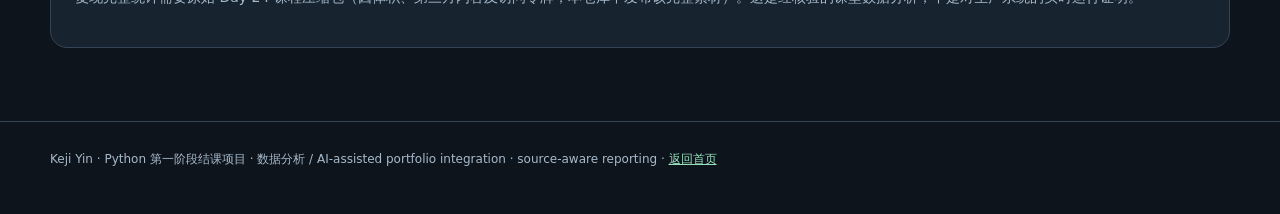
==== commit f7cb4769: "Feature executed Day22 and Day24 evidence on results.html" ====
--- a/results.html
+++ b/results.html
@@ -1,7 +1,7 @@
 <!doctype html><html lang="zh-CN"><head><meta charset="utf-8"><meta name="viewport" content="width=device-width,initial-scale=1"><meta name="description" content="Keji Yin Python数据处理作品：基于课程原始CSV执行的真实计算结果、图表、代码与数据来源校验。"><title>实际运行成果 · Keji Portfolio</title>
 <style>
 :root{color-scheme:dark;--bg:#0e141c;--card:#17232e;--card2:#1e2d3b;--line:#334455;--fg:#f3f6f9;--muted:#a7bacb;--green:#98e1bd;--amber:#f3c88c;--blue:#87bbef}*{box-sizing:border-box}body{margin:0;background:var(--bg);color:var(--fg);font-family:system-ui,-apple-system,"Microsoft Yahei",sans-serif;line-height:1.65}a{color:var(--green)}button,select{font:inherit;color:inherit}button{cursor:pointer}.wrap{width:min(1180px,calc(100% - 40px));margin:auto}.top{border-bottom:1px solid var(--line);background:#0f171f;position:sticky;top:0;z-index:10}.nav{display:flex;align-items:center;justify-content:space-between;min-height:76px;gap:15px}.nav strong{letter-spacing:.12em;font-size:14px}.nav div{display:flex;gap:22px}.nav a{text-decoration:none;color:var(--muted);font-weight:650}.nav a:hover{color:var(--green)}.hero{padding:64px 0 45px}.eyebrow{color:var(--green);letter-spacing:.15em;font-size:12px;font-weight:800}.hero h1{font-size:clamp(37px,6vw,65px);line-height:1.15;letter-spacing:-.04em;max-width:840px;margin:15px 0}.hero p{max-width:820px;color:var(--muted);font-size:17px}.notice{border:1px solid #65563e;background:#302a20;color:#f5e2be;padding:17px 20px;border-radius:13px;font-size:14px;margin-top:20px}.summary{display:grid;grid-template-columns:repeat(4,1fr);gap:12px;margin:32px 0}.metric{padding:20px;border:1px solid var(--line);background:var(--card);border-radius:15px;min-height:122px}.metric span{display:block;color:var(--muted);font-size:12px}.metric strong{display:block;margin:9px 0;font-size:32px;line-height:1.2;font-variant-numeric:tabular-nums}.metric small{display:block;color:var(--muted);font-size:11px}.tabs{display:flex;flex-wrap:wrap;gap:10px;border-bottom:1px solid var(--line);padding:10px 0 19px}.tabs button{background:var(--card);border:1px solid var(--line);padding:11px 16px;border-radius:10px;font-weight:750}.tabs button[aria-selected=true]{background:var(--green);color:#10231b;border-color:var(--green)}.section{padding:32px 0 55px}.section h2{font-size:clamp(25px,3vw,37px);margin:2px 0 12px}.section p{color:var(--muted)}.controls{display:flex;gap:15px;flex-wrap:wrap;padding:14px 0 25px}.control{display:flex;flex-direction:column;gap:6px;font-size:13px;font-weight:700;color:var(--muted)}select{border:1px solid var(--line);padding:10px 14px;border-radius:8px;background:var(--card2);min-width:180px}.panel{background:var(--card);border:1px solid var(--line);border-radius:17px;padding:24px;margin-bottom:18px}.panel h3{font-size:20px;margin:0 0 12px}.panel p{font-size:14px}.grid2{display:grid;grid-template-columns:1.15fr .85fr;gap:18px}.barrow{display:grid;grid-template-columns:minmax(90px,1.7fr) minmax(100px,4fr) 80px;gap:12px;align-items:center;margin:11px 0;font-size:13px}.barname{white-space:nowrap;overflow:hidden;text-overflow:ellipsis;color:var(--muted)}.bartrack{height:14px;background:#2d3d4c;overflow:hidden;border-radius:10px}.barfill{display:block;height:100%;background:linear-gradient(90deg,var(--blue),var(--green));border-radius:10px;transition:width .25s}.barvalue{text-align:right;font-variant-numeric:tabular-nums;font-weight:750}.rowlist{display:grid;grid-template-columns:repeat(2,minmax(0,1fr));gap:10px}.fact{background:var(--card2);border-radius:9px;padding:12px 15px}.fact span{display:block;font-size:12px;color:var(--muted)}.fact strong{font-size:21px}.tablewrap{overflow:auto;max-height:500px;border:1px solid var(--line);border-radius:12px}table{width:100%;border-collapse:collapse;min-width:580px}thead{position:sticky;top:0;background:#20303e}th,td{padding:10px 13px;text-align:left;border-bottom:1px solid var(--line);font-size:13px}td{font-variant-numeric:tabular-nums}tr:hover{background:#253543}th{color:var(--green)}.small{color:var(--muted);font-size:12px}.tag{display:inline-flex;align-items:center;padding:5px 10px;border-radius:100px;border:1px solid var(--line);color:var(--muted);font-size:12px}.tag.warn{color:#ffdcab;border-color:#8b6a3b}.tag.ok{color:var(--green);border-color:#548871}.source-list{display:grid;gap:12px}.source{border:1px solid var(--line);border-radius:12px;padding:16px;overflow-wrap:anywhere}.source code{display:block;color:var(--muted);font-size:11px;margin-top:8px}.btn{display:inline-flex;gap:10px;padding:11px 15px;border:1px solid var(--green);border-radius:9px;text-decoration:none;font-weight:750;align-items:center}.btn:hover{background:#1f3e34}.linkrow{display:flex;gap:12px;flex-wrap:wrap}.footer{border-top:1px solid var(--line);padding:28px 0 45px;color:var(--muted);font-size:12px}.muted{color:var(--muted)}.empty{padding:20px}.hidden{display:none!important}svg{overflow:visible}.spark{width:100%;height:160px}.spark polyline{fill:none;stroke:var(--green);stroke-width:3}.spark .axis{stroke:#486073;stroke-width:1}.spark text{font-size:10px;fill:var(--muted)}@media(max-width:830px){.summary{grid-template-columns:repeat(2,1fr)}.grid2{grid-template-columns:1fr}.hero{padding-top:38px}.nav{min-height:64px}.nav div{gap:10px;font-size:12px}.panel{padding:15px}.rowlist{grid-template-columns:1fr}}@media(max-width:490px){.summary{gap:8px}.metric{padding:12px;min-height:100px}.metric strong{font-size:25px}.wrap{width:calc(100% - 24px)}.nav strong{font-size:12px}.nav div a:nth-child(2){display:none}.barrow{grid-template-columns:88px minmax(40px,1fr) 65px;gap:6px;font-size:11px}}
-</style></head><body><header class="top"><div class="wrap nav"><strong>KEJI / PORTFOLIO</strong><div><a href="index.html">← 首页</a><a href="knowledge.html">24天归档</a><a href="#provenance">数据证据</a></div></div></header><main class="wrap"><section class="hero"><div class="eyebrow">EXECUTED RESULTS / SOURCE-VERIFIED PIPELINE</div><h1>代码运行后的数据，<br>才是这里的主角。</h1><p>以下数字来自对 Day 24 课件原始数据文件运行 Python 标准库数据处理程序得到的结果。页面图表和筛选依赖真实计算输出，不是手写的“学习流程示意图”。</p><div class="notice"><strong>重要范围声明：</strong>“真实运行成果”指计算确实执行、结果可以追溯，不等同于数据经外部机构认证。院校数据是未经官方核验的课堂样本；岗位数据明确为 100% 模拟演示；帖子数据是课堂采集快照且已移除账号和 token。</div><div class="summary" id="headline"></div><div class="linkrow"><a class="btn" href="#workbench">进入数据分析工作台 →</a><a class="btn" href="data/results.json" download>下载计算结果 JSON ↓</a><a class="btn" href="scripts/reproduce.py" target="_blank">查看 Python 复核代码 ↗</a></div></section><div id="workbench"><div class="eyebrow">01 / DATA WORKBENCH</div><h2>可筛选的计算结果</h2><div class="tabs" role="tablist" aria-label="案例分类"><button role="tab" data-tab="exams" aria-selected="true">院校成绩 / Day 20</button><button role="tab" data-tab="jobs" aria-selected="false">模拟岗位 / Day 21</button><button role="tab" data-tab="social" aria-selected="false">互动分布 / Day 14</button></div>
+</style></head><body><header class="top"><div class="wrap nav"><strong>KEJI / PORTFOLIO</strong><div><a href="index.html">← 首页</a><a href="housing.html">房源分析</a><a href="desktop.html">GUI测试</a><a href="knowledge.html">24天归档</a><a href="#provenance">数据证据</a></div></div></header><main class="wrap"><section class="hero"><div class="eyebrow">EXECUTED RESULTS / SOURCE-VERIFIED PIPELINE</div><h1>代码运行后的数据，<br>才是这里的主角。</h1><p>以下数字来自对 Day 24 课件原始数据文件运行 Python 标准库数据处理程序得到的结果。页面图表和筛选依赖真实计算输出，不是手写的“学习流程示意图”。</p><div class="notice"><strong>重要范围声明：</strong>“真实运行成果”指计算确实执行、结果可以追溯，不等同于数据经外部机构认证。院校数据是未经官方核验的课堂样本；岗位数据明确为 100% 模拟演示；帖子数据是课堂采集快照且已移除账号和 token。</div><div class="summary" id="headline"></div><div class="linkrow"><a class="btn" href="#workbench">进入数据分析工作台 →</a><a class="btn" href="data/results.json" download>下载计算结果 JSON ↓</a><a class="btn" href="scripts/reproduce.py" target="_blank">查看 Python 复核代码 ↗</a></div></section><div id="workbench"><div class="eyebrow">01 / DATA WORKBENCH</div><h2>可筛选的计算结果</h2><div class="tabs" role="tablist" aria-label="案例分类"><button role="tab" data-tab="exams" aria-selected="true">院校成绩 / Day 20</button><button role="tab" data-tab="jobs" aria-selected="false">模拟岗位 / Day 21</button><button role="tab" data-tab="social" aria-selected="false">互动分布 / Day 14</button></div>
 <section id="exams" class="section" role="tabpanel"><h2>院校样本分析 <span class="tag ok">5,580 行输入</span></h2><p>按年份、学校分组，计算记录数、均值和中位数。学校专业和成绩口径混合，页面不把不同学校的平均成绩解释为大学排名。</p><div class="controls"><label class="control">选择年份 <select id="exam-year"></select></label><label class="control">院校明细筛选 <select id="exam-school"></select></label></div><div class="grid2"><div class="panel"><h3>各校样本总分中位数</h3><div class="small">单位：分；仅为选择年份内该校样本记录的中位数</div><div id="exam-bars"></div></div><div class="panel"><h3>当前筛选的核验摘要</h3><div class="rowlist" id="exam-facts"></div><p class="small">各年记录数：<span id="exam-year-counts"></span></p><p class="small">原始表存在 137 行完全重复数据，暂保留原始观测数并单独报告重复量；不擅自决定哪些为误采集。</p></div></div><div class="panel"><h3>院校明细表</h3><div class="tablewrap"><table><thead><tr><th>院校</th><th>年份</th><th>记录数</th><th>总分均值</th><th>总分中位数</th><th>最低</th><th>最高</th></tr></thead><tbody id="exam-table"></tbody></table></div></div></section>
 <section id="jobs" class="section hidden" role="tabpanel"><h2>模拟岗位结构分析 <span class="tag warn">全部为生成数据</span></h2><p>同一批 30,000 条模拟岗位，实际运行后按技能方向、城市和月份分组。分析用于证明数据处理能力，<strong>绝不能当作现实工资行情</strong>。</p><div class="grid2"><div class="panel"><h3>按技能方向的平均模拟时薪</h3><div class="small">人民币元 / 小时；计算分母为当前类别记录数</div><div id="jobs-bars"></div></div><div class="panel"><h3>技能方向细分</h3><div class="tablewrap"><table><thead><tr><th>技能类别</th><th>记录数</th><th>中位时薪</th><th>远程比例</th></tr></thead><tbody id="jobs-table"></tbody></table></div></div></div><div class="grid2"><div class="panel"><h3>城市分组 <span class="small">20个城市</span></h3><div id="city-bars"></div></div><div class="panel"><h3>月度均值趋势（模拟）</h3><svg class="spark" viewBox="0 0 530 170" preserveAspectRatio="none" role="img" aria-label="按月份的模拟时薪均值折线图" id="jobs-trend"></svg><p class="small">该趋势由设计中的生成数据决定，不代表现实时间序列变化。</p><div id="jobs-facts" class="rowlist"></div></div></div></section>
 <section id="social" class="section hidden" role="tabpanel"><h2>课堂帖子互动快照 <span class="tag">927 条记录</span></h2><p>原始 CSV 含昵称、帖子标题、访问 token 和第三方链接；公开页面只保留统计结果。本样本所有记录的标签均为“穿搭”，不能据此分析整个社交平台。</p><div class="grid2"><div class="panel"><h3>不同互动指标中位数</h3><div id="social-bars"></div><p class="small">相比平均数，中位数对少数极高互动帖的影响较小。</p></div><div class="panel"><h3>计算后的完整分布摘要</h3><div class="tablewrap"><table><thead><tr><th>指标</th><th>总量</th><th>均值</th><th>中位数</th><th>0值条数</th></tr></thead><tbody id="social-table"></tbody></table></div></div></div></section></div>
@@ -22,4 +22,4 @@
 const metric=['点赞','收藏','评论','分享'];$('social-bars').innerHTML=bars(metric.map(k=>[k,d.social.metrics[k].median]));$('social-table').innerHTML=metric.map(k=>{let x=d.social.metrics[k];return `<tr><td>${k}</td><td>${num(x.total)}</td><td>${fmt(x.mean)}</td><td>${fmt(x.median)}</td><td>${num(x.zero)}</td></tr>`}).join('');
 $('source-list').innerHTML=Object.entries(d.sources).map(([k,x])=>`<div class="source"><div><span class="tag">${{exams:'Day 20',jobs:'Day 21',social:'Day 14'}[k]}</span> <strong>${{exams:'院校成绩课堂样本',jobs:'模拟兼职岗位课堂数据',social:'帖子采集课堂快照'}[k]}</strong></div><div class="small">输入 ${num(x.source_rows)} 行 · ${x.columns} 字段 · ${esc(x.name)}</div><code>SHA-256: ${x.sha256}</code></div>`).join('');
 })();
-</script><script>if(['jobs','social'].includes(location.hash.slice(1))){document.querySelector('[data-tab="'+location.hash.slice(1)+'"]')?.click();}</script></body></html>+</script></body></html>
